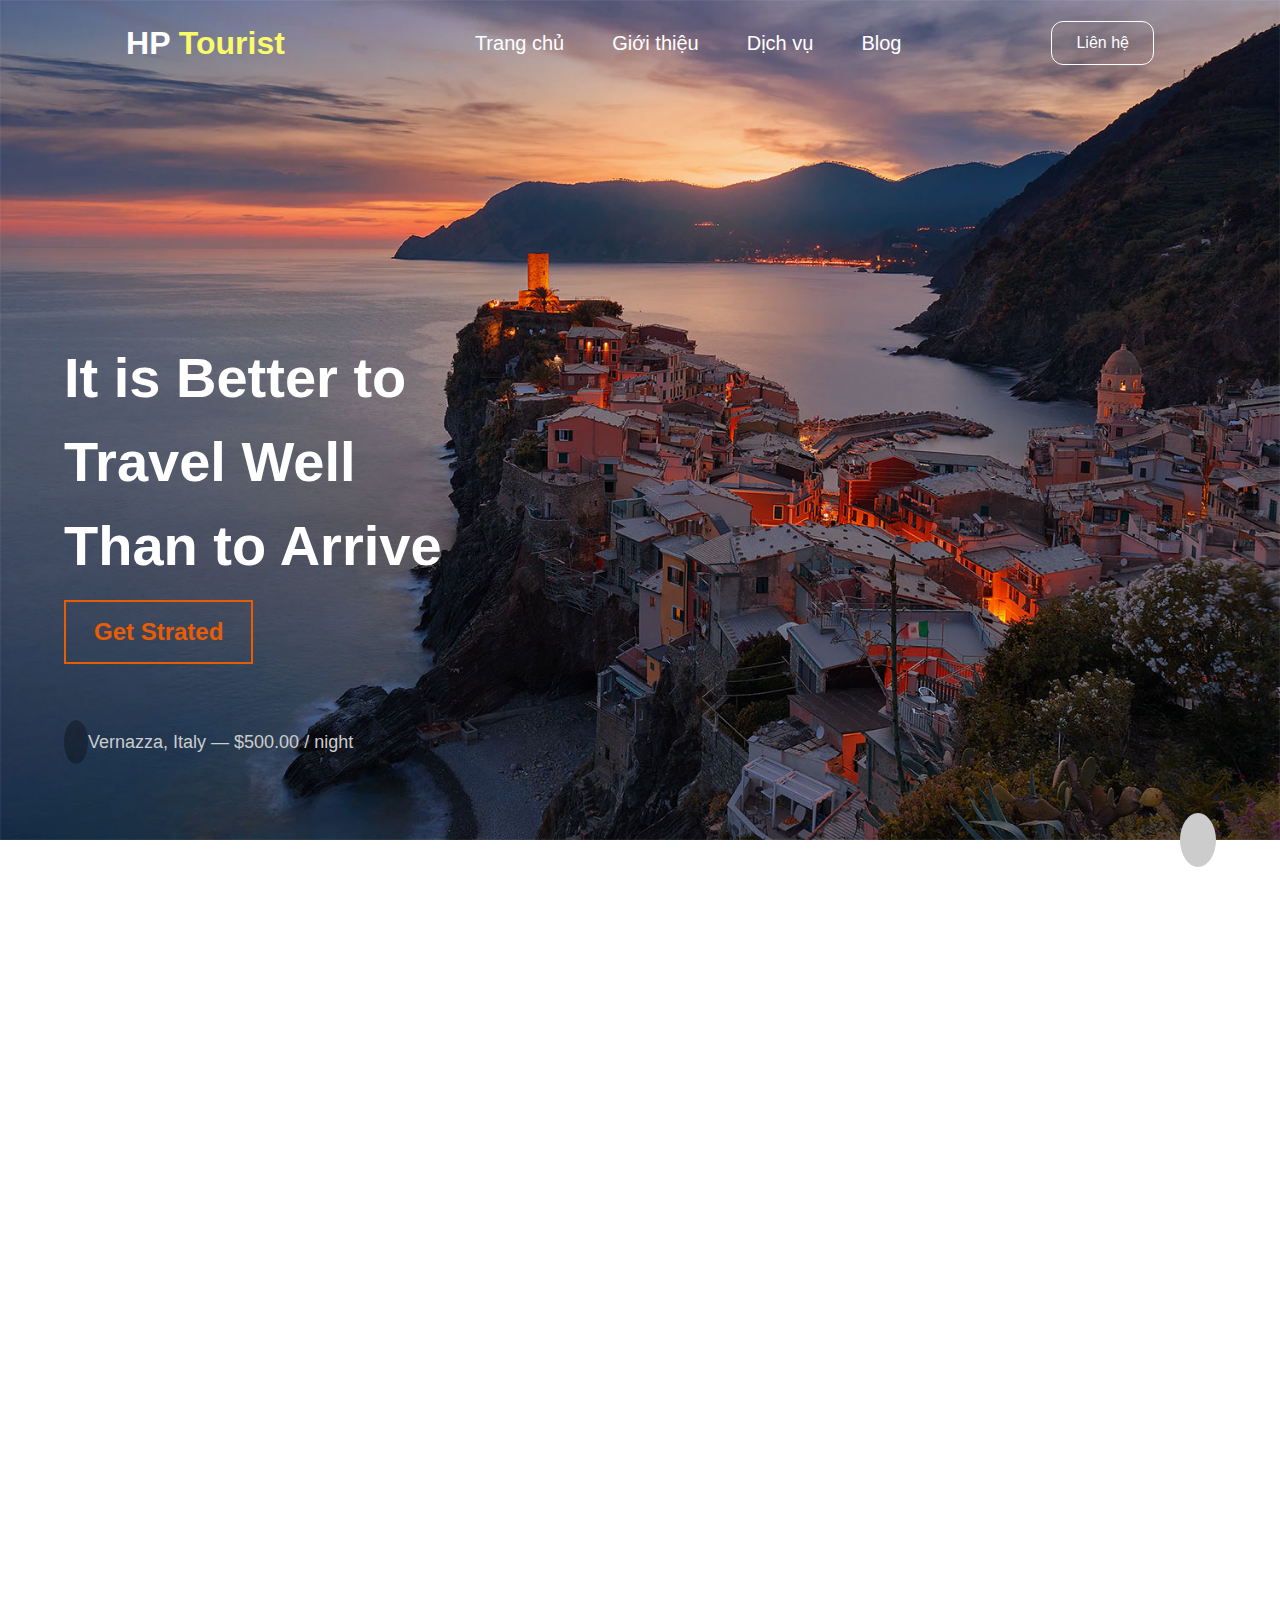
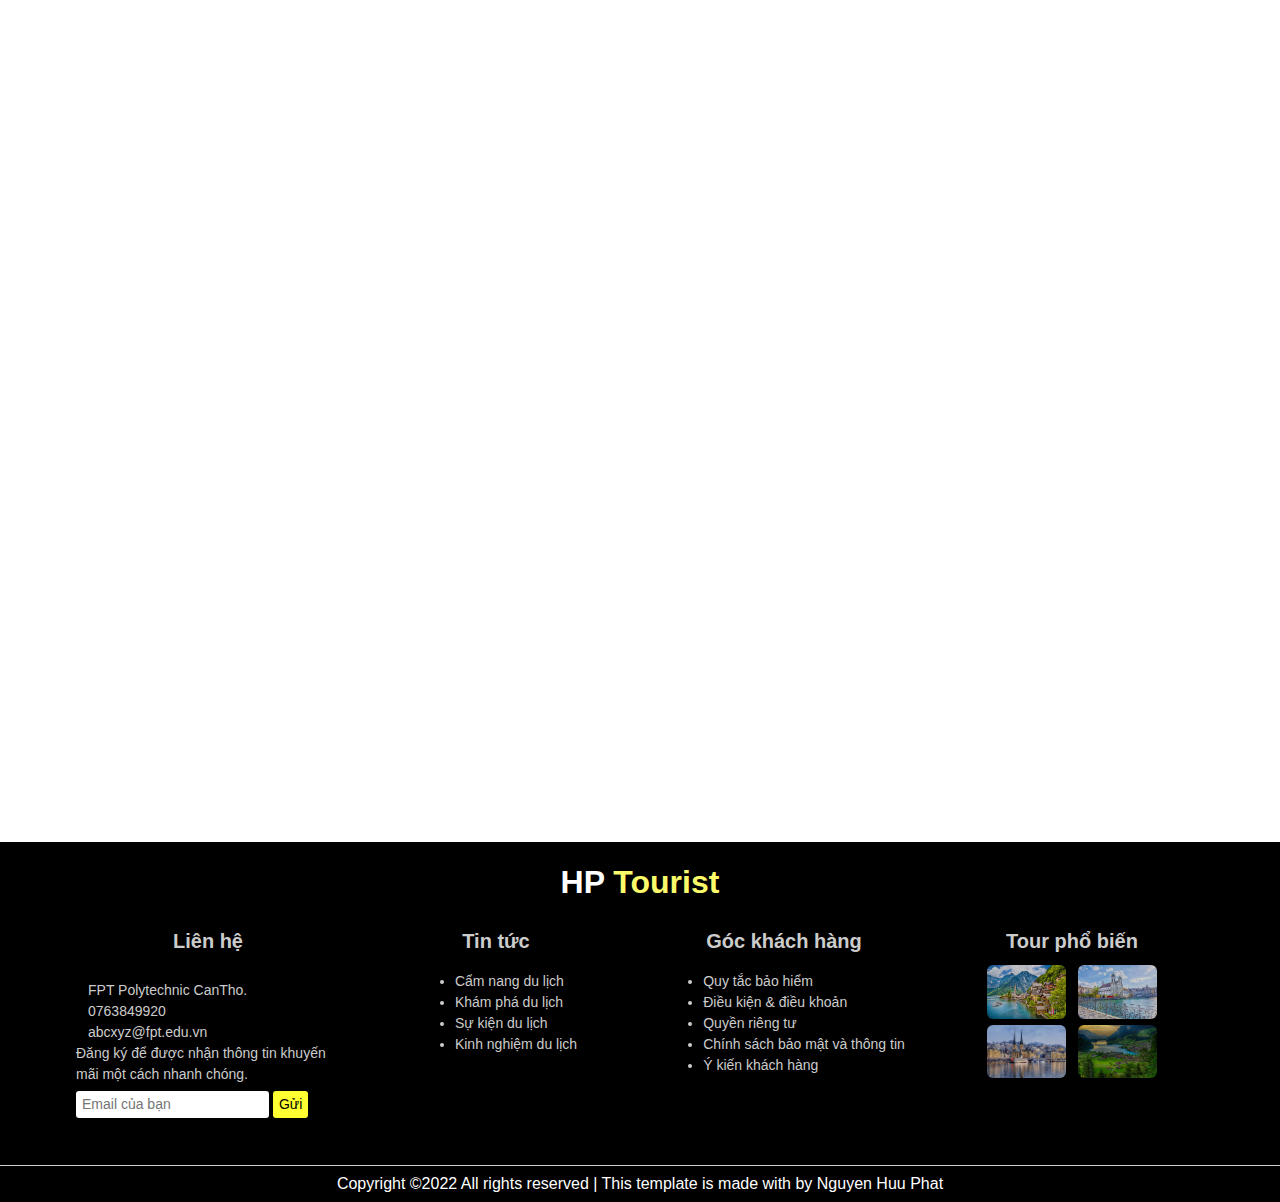
==== index.html @ ecbc8476 "update code" ====
<!DOCTYPE html>
<html lang="en">

<head>
    <meta charset="UTF-8">
    <meta http-equiv="X-UA-Compatible" content="IE=edge">
    <meta name="viewport" content="width=device-width, initial-scale=1.0">
    <link rel="stylesheet" href="https://cdnjs.cloudflare.com/ajax/libs/font-awesome/6.0.0-beta3/css/all.min.css"
        integrity="sha512-Fo3rlrZj/k7ujTnHg4CGR2D7kSs0v4LLanw2qksYuRlEzO+tcaEPQogQ0KaoGN26/zrn20ImR1DfuLWnOo7aBA=="
        crossorigin="anonymous" referrerpolicy="no-referrer" />
    <link rel="stylesheet" href="style.css">
    <link rel="stylesheet" href="./header_footer/header.css">
    <link rel="stylesheet" href="https://unpkg.com/aos@next/dist/aos.css" />
    <title>Document</title>
</head>
<script src="https://unpkg.com/aos@next/dist/aos.js"></script>

<body>
    <div id="main">
        <div id="header">
            <nav class="nav">
                <div class="logo">
                    <a href="#">
                        HP <span>Tourist</span>
                    </a>
                </div>
                <ul class="nav__list">
                    <li class="nav__item">
                        <a href="#">Trang chủ</a>
                    </li>
                    <li class="nav__item">
                        <a href="./About/about.html">Giới thiệu</a>
                    </li>
                    <li class="nav__item">
                        <a href="./dichvu/dichvu.html">Dịch vụ</a>

                    </li>
                    <li class="nav__item">
                        <a href="./">Blog</a>
                    </li>
                </ul>
                <a href="./lienhe/lienhe.html" class="nav__contact">Liên hệ</a>
            </nav>
            <div class="header__info">
                <h3 class="header__title">
                    It is Better to Travel Well Than to Arrive
                </h3>
                <button class="started">Get Strated</button>
            </div>
            <div class="header__place">
                <i class="fas fa-map-marker-alt place__icon"></i>
                Vernazza, Italy — $500.00 / night
            </div>
        </div>
        <div id="slider">

        </div>
        <div id="content">
            <div class="container">
                <div class="section">
                    <div class="section__left" data-aos="fade-up" data-aos-offset="200" data-aos-delay="50"
                        data-aos-duration="1000" data-aos-easing="ease-in-out">
                        <h3 class="section__title">
                            Explore All Corners of The World With Us
                        </h3>
                        <p class="section__desc">
                            Far far away, behind the word mountains, far from the countries Vokalia and Consonantia,
                            there live the blind texts. Separated they live in Bookmarksgrove right at the coast of the
                            Semantics, a large language ocean. <br>

                            A small river named Duden flows by their place and supplies it with the necessary
                            regelialia. It is a paradisematic country, in which roasted parts of sentences fly into your
                            mouth.
                        </p>
                        <button class="section__more">Read more</button>

                    </div>
                    <div class="section__right" data-aos="fade-up" data-aos-offset="200" data-aos-delay="50"
                        data-aos-duration="1000" data-aos-easing="ease-in-out">
                        <img src="./img/pic1.jpg" alt="" class="section__img">
                        <img src="./img/pic2.jpg" alt="" class="section__img" data-aos="fade-up" data-aos-offset="200"
                            data-aos-delay="50" data-aos-duration="1000" data-aos-easing="ease-in-out">
                    </div>
                </div>
                <div class="section">
                    <div class="section__right" data-aos="fade-up" data-aos-offset="200" data-aos-delay="20"
                        data-aos-duration="1000" data-aos-easing="ease-in-out">
                        <img src="./img/pic3.jpg" alt="" class="section__img">
                        <img src="./img/pic4.jpg" alt="" class="section__img" data-aos="fade-up" data-aos-offset="200"
                            data-aos-delay="50" data-aos-duration="1000" data-aos-easing="ease-in-out">
                    </div>
                    <div class="section__left" data-aos="fade-up" data-aos-offset="200" data-aos-delay="20"
                        data-aos-duration="1000" data-aos-easing="ease-in-out">
                        <h3 class="section__title">
                            Explore All Corners of The World With Us
                        </h3>
                        <p class="section__desc">
                            Far far away, behind the word mountains, far from the countries Vokalia and Consonantia,
                            there live the blind texts. Separated they live in Bookmarksgrove right at the coast of the
                            Semantics, a large language ocean. <br>

                            A small river named Duden flows by their place and supplies it with the necessary
                            regelialia. It is a paradisematic country, in which roasted parts of sentences fly into your
                            mouth.
                        </p>
                        <button class="section__more">Read more</button>
                    </div>
                </div>
            </div>
        </div>
        <div id="footer">
            
            <div class="logo">
                <a href="#">
                    HP <span>Tourist</span>
                </a>
            </div>
            <div class="container">
                <div class="row-25">
                    <h3 class="title">Liên hệ</h3>
                    <div class="info">
                        <p class="">
                            <i class="fas fa-map-marker-alt info__icon"></i>
                            FPT Polytechnic CanTho.
                        </p>
                        <p class="">
                            <i class="fas fa-phone info__icon"></i>
                            0763849920
                        </p>
                        <p class="">
                            <i class="fas fa-envelope info__icon"></i>
                            abcxyz@fpt.edu.vn
                        </p>
                        <p>Đăng ký để được nhận thông tin khuyến mãi một cách nhanh chóng.</p>
                        
                        <div class="form">
                            <input type="email" placeholder="Email của bạn ">
                            <button>Gửi</button>
                        </div>
                    </div>
                </div>
                <div class="row-25">
                    <h3 class="title">Tin tức</h3>
                    <ul class="list">
                        <li class="item">Cẩm nang du lịch</li>
                        <li class="item">Khám phá du lịch</li>
                        <li class="item">Sự kiện du lịch</li>
                        <li class="item">Kinh nghiệm du lịch</li>
                    </ul>
                </div>
                <div class="row-25">
                    <h3 class="title">Góc khách hàng</h3>
                    <ul class="list">
                        <li class="item">Quy tắc bảo hiểm </li>
                        <li class="item">Điều kiện & điều khoản </li>
                        <li class="item">Quyền riêng tư</li>
                        <li class="item">Chính sách bảo mật và thông tin</li>
                        <li class="item">Ý kiến khách hàng</li>
                    </ul>
                </div>
                <div class="row-25">
                    <h3 class="title">Tour phổ biến</h3>
                    <div class="image">
                        <img src="./img/du lich thuy si.jpg" alt="" class="img">
                        <img src="./img/du-hoc-thuy-si-nganh-nha-hang-khach-san-tai-sao-chon-2.jpg" alt="" class="img">
                        <img src="./img/thuy-si-mua-dong(7).jpg" alt="" class="img">
                        <img src="./img/ve-dep-cua-dat-nuoc-thuy-si-7.jpg" alt="" class="img">
                    </div>
                </div>
            </div>
            <span class="end">Copyright ©2022 All rights reserved | This template is made with by Nguyen Huu Phat</span>
        </div>
        <div class="toup">
            <a href="#"><i class="fas fa-chevron-up toup__icon"></i></a>
        </div>
    </div>
    <script>
        AOS.init();
    </script>
    <script src="./script.js"></script>
</body>

</html>
---- style.css ----
*,
*::before,
*::after {
  box-sizing: border-box;
}

body,
h1,
h2,
h3,
h4,
h5,
h6,
p,
figure,
picture {
  margin: 0;
}

body {
  min-height: 100vh;
  line-height: 1.5;
}

input,
button,
select,
textarea {
  font: inherit;
}

img,
picture {
  display: block;
  max-width: 100%;
}

/* remove animation for people who've turned them off */
@media (prefers-reduced-motion: reduce) {
  *,
*::before,
*::after {
    animation-duration: 0.01ms !important;
    animation-iteration-count: 1 !important;
    transition-duration: 0.01ms !important;
    scroll-behavior: auto !important;
  }
}
#header {
  position: relative;
}
#header .header__info {
  width: 420px;
  position: absolute;
  top: 40%;
  left: 5%;
}
#header .header__info .header__title {
  font-size: 56px;
  color: #fff;
  font-weight: bold;
}
#header .header__info .started {
  padding: 12px 28px;
  font-size: 24px;
  color: #e85d04;
  font-weight: 700;
  border: 2px solid #e85d04;
  background-color: transparent;
  margin-top: 12px;
  cursor: pointer;
}
#header .header__info .started:hover {
  box-shadow: 0 0 12px 2px #e85d04;
  border: none;
  border-radius: 9px;
}
#header .header__place {
  position: absolute;
  bottom: 10%;
  left: 5%;
  color: #ccc;
  font-size: 18px;
}
#header .header__place .place__icon {
  padding: 12px;
  border-radius: 50%;
  background-color: rgba(0, 0, 0, 0.301);
}

#content {
  width: 100%;
  background-color: #fff;
}
#content .container {
  width: 90%;
  margin: 0 auto;
}
#content .container .section {
  min-height: 800px;
  width: 100%;
  display: flex;
  align-items: center;
}
#content .container .section .section__left,
#content .container .section .section__right {
  width: calc(50% - 12px);
  margin: 12px;
}
#content .container .section .section__left {
  padding: 12px;
}
#content .container .section .section__left .section__title {
  font-size: 56px;
}
#content .container .section .section__left .section__desc {
  font-size: 18px;
  margin-top: 24px;
}
#content .container .section .section__more {
  background-color: #e85d04;
  border: none;
  color: #fff;
  padding: 12px 24px;
  border-radius: 24px;
  font-size: 18px;
  margin-top: 36px;
  border: 1px solid transparent;
  cursor: pointer;
}
#content .container .section .section__more:hover {
  background-color: #fff;
  color: #e85d04;
  border: 1px solid #e85d04;
}
#content .container .section .section__right {
  display: flex;
}
#content .container .section .section__right img {
  width: 40%;
  object-fit: cover;
  margin: 12px;
  border-radius: 6px;
}
#content .container .section .section__right img:first-child {
  transform: translateY(-24px);
}
#content .container .section .section__right img:last-child {
  transform: translateY(24px);
}
#content .container .section:last-child {
  padding-bottom: 200px;
}

/*# sourceMappingURL=style.css.map */
---- header_footer/header.css ----
*,
*::before,
*::after {
  box-sizing: border-box;
}

body,
h1,
h2,
h3,
h4,
h5,
h6,
p,
figure,
picture {
  margin: 0;
}

body {
  min-height: 100vh;
  line-height: 1.5;
}

input,
button,
select,
textarea {
  font: inherit;
}

img,
picture {
  display: block;
  max-width: 100%;
}

/* remove animation for people who've turned them off */
@media (prefers-reduced-motion: reduce) {
  *,
*::before,
*::after {
    animation-duration: 0.01ms !important;
    animation-iteration-count: 1 !important;
    transition-duration: 0.01ms !important;
    scroll-behavior: auto !important;
  }
}
html {
  scroll-behavior: smooth;
}
body{
  font-family: Arial, Helvetica, sans-serif;
}
.logo {
  cursor: pointer;
  font-weight: bold;
}
.logo a {
  color: #fff;
  font-size: 32px;
  text-decoration: none;
}
.logo a span {
  color: #fafa6a;
}

#header {
  width: 100%;
  height: 840px;
  background-image: url("../img/xhero_1.jpg.pagespeed.ic.--pPfboQP7.jpg");
  background-size: 100% 100%;
  background-repeat: no-repeat;
  overflow: hidden;
}
#header .nav {
  margin-top: 12px;
  display: flex;
  justify-content: space-evenly;
  align-items: center;
}
#header .nav__list a {
  text-decoration: none;
  color: #fff;
  cursor: pointer;
}
#header .nav__list {
  list-style: none;
  display: flex;
  justify-content: center;
  align-items: center;
}
#header .nav__list .nav__item a {
  cursor: pointer;
  padding: 12px 24px;
  font-size: 20px;
}
#header .nav__list .nav__item a:hover {
  background-color: rgba(0, 0, 0, 0.3);
  border-radius: 6px;
}
#header .nav__contact {
  background-color: transparent;
  border: 1px solid #fff;
  color: #fff;
  padding: 9px 24px;
  border-radius: 12px;
  cursor: pointer;
  text-decoration: none;
}
#header .nav__contact:hover {
  box-shadow: 0 0 9px 4px #ccc;
}

#footer {
  background-color: #000000;
  min-height: 360px;
  position: relative;
}
#footer .logo {
  position: absolute;
  top: 16px;
  left: 50%;
  transform: translateX(-50%);
}
#footer .container {
  width: 90%;
  margin: 0 auto;
  display: flex;
  padding-top: 72px;
  font-family: sans-serif;
}
#footer .container .row-25 {
  width: calc(25% - 12px);
  margin: 12px;
  text-align: center;
  font-size: 14px;
  color: #ccc;
}
#footer .container .row-25 .title {
  font-size: 20px;
  margin-bottom: 24px;
}
#footer .container .row-25 .info {
  display: inline-block;
  text-align: start;
}
#footer .container .row-25 .info__icon {
  padding-right: 12px;
}
#footer .container .row-25 .info .form {
  margin-top: 6px;
}
#footer .container .row-25 .info .form input {
  padding: 3px 6px;
  border: none;
  border-radius: 3px;
}
#footer .container .row-25 .info .form button {
  background-color: #ffff31;
  border: none;
  padding: 3px 6px;
  border-radius: 3px;
}
#footer .container .row-25 .list {
  margin-top: -9px;
  text-align: start;
  display: inline-block;
}
#footer .container .row-25 .image {
  width: 100%;
  display: flex;
  flex-wrap: wrap;
  justify-content: center;
  margin-top: -18px;
}
#footer .container .row-25 .image .img {
  width: 30%;
  border-radius: 6px;
  margin: 3px 6px;
  opacity: 0.8;
  cursor: pointer;
}
#footer .container .row-25 .image .img:hover {
  opacity: 1;
}
#footer .end {
  font-family: sans-serif;
  color: #fff;
  text-align: center;
  font-weight: 500;
  padding: 6px 0;
  border-top: 1px solid #ccc;
  position: absolute;
  bottom: 0;
  right: 0;
  left: 0;
}

.toup {
  position: fixed;
  bottom: 5%;
  right: 5%;
}
.toup a {
  text-decoration: none;
  color: #000;
  font-size: 20px;
  padding: 16px 18px;
  border-radius: 50%;
  background-color: #ccc;
}

/* ********************** */
.lightbox {
  position: fixed;
  top: 0;
  left: 0;
  right: 0;
  bottom: 0;
  z-index: 999999;
  background-color: rgba(0, 0, 0, 0.75);
  display: flex;
  justify-content: center;
  align-items: center;
}
.lightbox-content {
  max-width: 1000px;
  margin: 0 auto;
  display: flex;
  align-items: center;
  justify-content: space-between;
  padding: 0 25px;
}
.lightbox-content img {
  max-width: 600px;
  object-fit: cover;
  border-radius: 4px;
}
.lightbox-content i {
  color: white;
  font-size: 60px;
  cursor: pointer;
  margin: 0 30px;
  flex-shrink: 0;
  transition: all 0.2s ease-in;
}
.lightbox-content i:hover {
  transform: scale(1.2);
}

/* ********************** */

/*# sourceMappingURL=header.css.map */
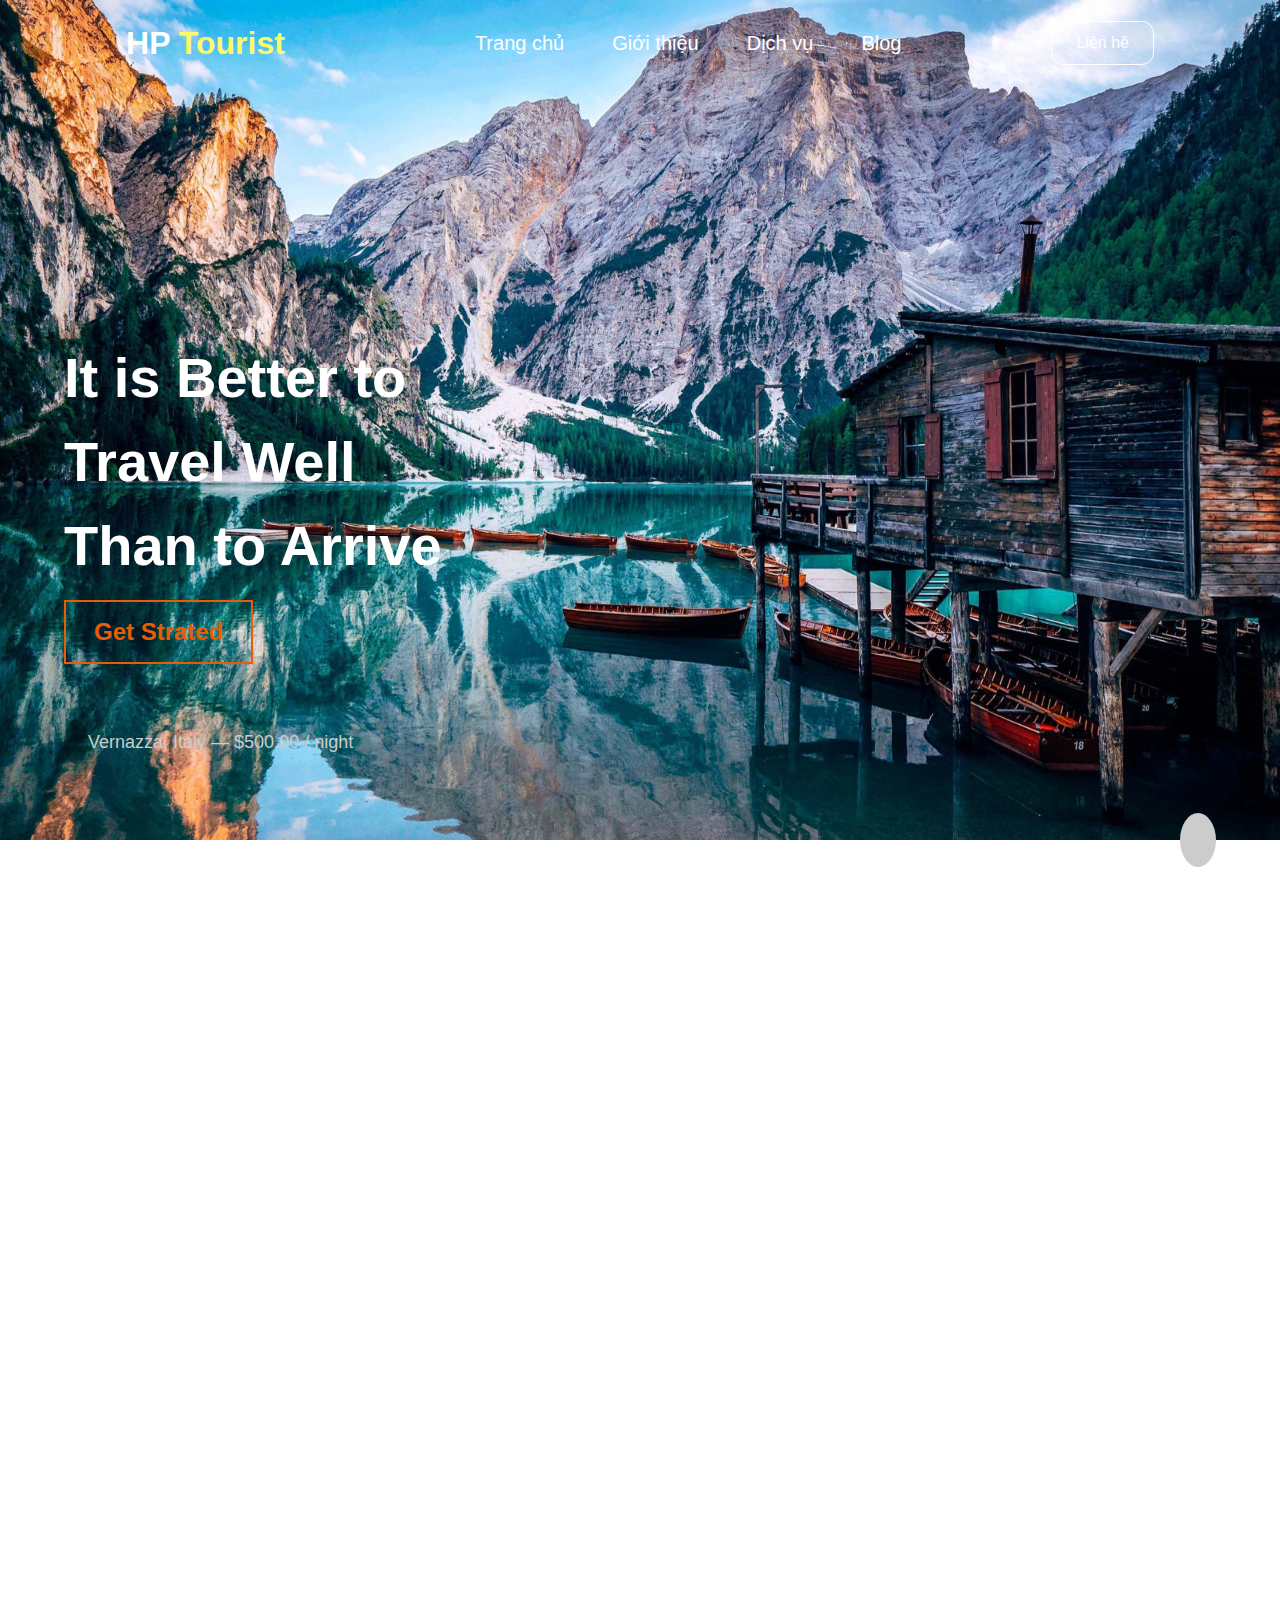
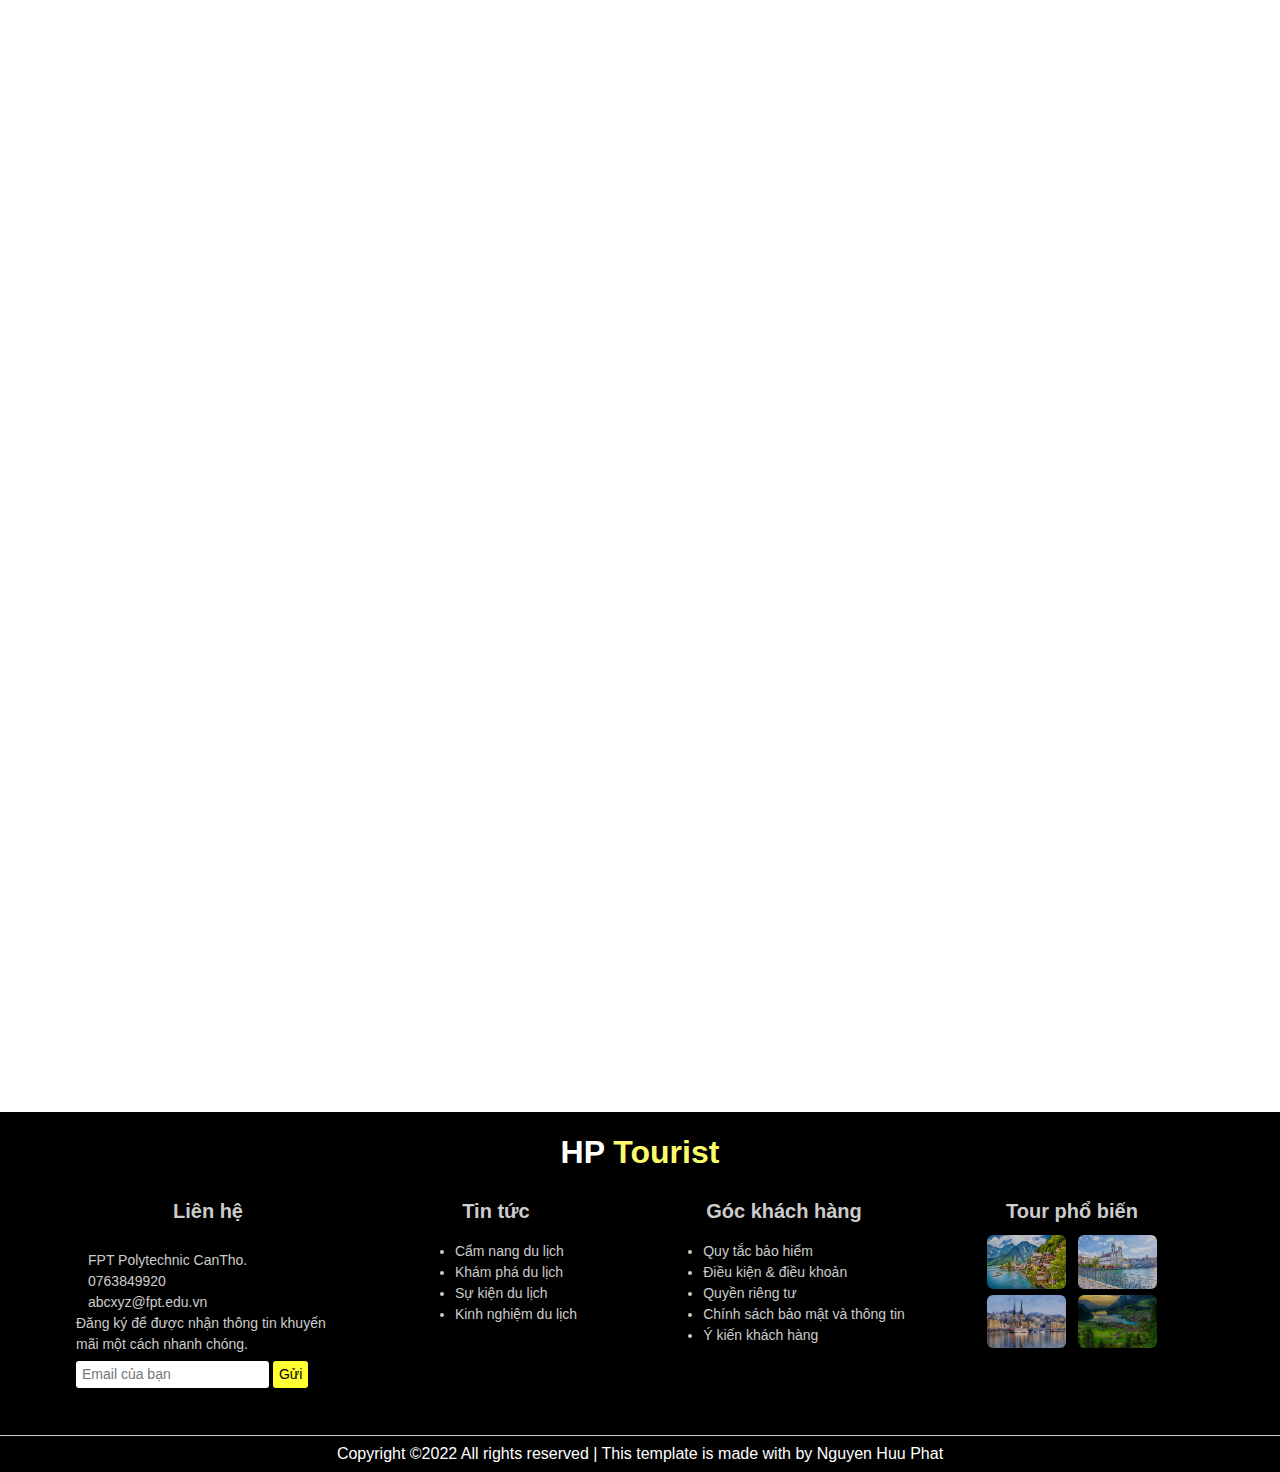
==== commit b1f08458: "asm2" ====
--- a/index.html
+++ b/index.html
@@ -1,183 +1,199 @@
 <!DOCTYPE html>
 <html lang="en">
-
-<head>
-    <meta charset="UTF-8">
-    <meta http-equiv="X-UA-Compatible" content="IE=edge">
-    <meta name="viewport" content="width=device-width, initial-scale=1.0">
-    <link rel="stylesheet" href="https://cdnjs.cloudflare.com/ajax/libs/font-awesome/6.0.0-beta3/css/all.min.css"
-        integrity="sha512-Fo3rlrZj/k7ujTnHg4CGR2D7kSs0v4LLanw2qksYuRlEzO+tcaEPQogQ0KaoGN26/zrn20ImR1DfuLWnOo7aBA=="
-        crossorigin="anonymous" referrerpolicy="no-referrer" />
-    <link rel="stylesheet" href="style.css">
-    <link rel="stylesheet" href="./header_footer/header.css">
+  <head>
+    <meta charset="UTF-8" />
+    <meta http-equiv="X-UA-Compatible" content="IE=edge" />
+    <meta name="viewport" content="width=device-width, initial-scale=1.0" />
+    <link
+      rel="stylesheet"
+      href="https://cdnjs.cloudflare.com/ajax/libs/font-awesome/6.0.0-beta3/css/all.min.css"
+      integrity="sha512-Fo3rlrZj/k7ujTnHg4CGR2D7kSs0v4LLanw2qksYuRlEzO+tcaEPQogQ0KaoGN26/zrn20ImR1DfuLWnOo7aBA=="
+      crossorigin="anonymous"
+      referrerpolicy="no-referrer"
+    />
+    <link rel="stylesheet" href="./css/style.css" />
+    <link rel="stylesheet" href="./css/header.css" />
     <link rel="stylesheet" href="https://unpkg.com/aos@next/dist/aos.css" />
     <title>Document</title>
-</head>
-<script src="https://unpkg.com/aos@next/dist/aos.js"></script>
+  </head>
 
-<body>
-    <div id="main">
-        <div id="header">
-            <nav class="nav">
-                <div class="logo">
-                    <a href="#">
-                        HP <span>Tourist</span>
-                    </a>
-                </div>
-                <ul class="nav__list">
-                    <li class="nav__item">
-                        <a href="#">Trang chủ</a>
-                    </li>
-                    <li class="nav__item">
-                        <a href="./About/about.html">Giới thiệu</a>
-                    </li>
-                    <li class="nav__item">
-                        <a href="./dichvu/dichvu.html">Dịch vụ</a>
+  <body>
+    <main>
+      <header>
+        <nav>
+          <div class="logo">
+            <a href="./index.html"> HP <span>Tourist</span> </a>
+          </div>
+          <ul class="nav__list">
+            <li class="nav__item">
+              <link
+                rel="stylesheet"
+                href="https://unpkg.com/aos@next/dist/aos.css"
+              />
+              <a href="#">Trang chủ</a>
+            </li>
+            <li class="nav__item">
+              <a href="./html/about.html">Giới thiệu</a>
+            </li>
+            <li class="nav__item">
+              <a href="./html/dichvu.html">Dịch vụ</a>
+            </li>
+            <li class="nav__item">
+              <a href="./html/lienhe.html">Blog</a>
+            </li>
+          </ul>
+          <a href="./html/lienhe.html" class="nav__contact">Liên hệ</a>
+        </nav>
+        <div class="header__info">
+          <h3 class="header__title">
+            It is Better to Travel Well Than to Arrive
+          </h3>
+          <button class="started">Get Strated</button>
+        </div>
+        <div class="header__place">
+          <i class="fas fa-map-marker-alt place__icon"></i>
+          Vernazza, Italy — $500.00 / night
+        </div>
+      </header>
+      <div id="slider"></div>
+      <content>
+        <div class="container">
+          <section>
+            <div class="section__left" data-aos="fade-down">
+              <h3 class="section__title">
+                Explore All Corners of The World With Us
+              </h3>
+              <p class="section__desc">
+                Far far away, behind the word mountains, far from the countries
+                Vokalia and Consonantia, there live the blind texts. Separated
+                they live in Bookmarksgrove right at the coast of the Semantics,
+                a large language ocean. <br />
 
-                    </li>
-                    <li class="nav__item">
-                        <a href="./">Blog</a>
-                    </li>
-                </ul>
-                <a href="./lienhe/lienhe.html" class="nav__contact">Liên hệ</a>
-            </nav>
-            <div class="header__info">
-                <h3 class="header__title">
-                    It is Better to Travel Well Than to Arrive
-                </h3>
-                <button class="started">Get Strated</button>
+                A small river named Duden flows by their place and supplies it
+                with the necessary regelialia. It is a paradisematic country, in
+                which roasted parts of sentences fly into your mouth.
+              </p>
+              <button class="section__more">Read more</button>
             </div>
-            <div class="header__place">
-                <i class="fas fa-map-marker-alt place__icon"></i>
-                Vernazza, Italy — $500.00 / night
+            <div class="section__right" data-aos="fade-up">
+              <img src="./img/pic1.jpg" alt="" class="section__img" />
+              <img
+                src="./img/pic2.jpg"
+                alt=""
+                class="section__img"
+                data-aos="fade-up"
+              />
             </div>
+          </section>
+          <section>
+            <div class="section__right" data-aos="fade-up">
+              <img src="./img/pic3.jpg" alt="" class="section__img" />
+              <img
+                src="./img/pic4.jpg"
+                alt=""
+                class="section__img"
+                data-aos="fade-up"
+              />
+            </div>
+            <div class="section__left" data-aos="fade-up">
+              <h3 class="section__title">
+                Explore All Corners of The World With Us
+              </h3>
+              <p class="section__desc">
+                Far far away, behind the word mountains, far from the countries
+                Vokalia and Consonantia, there live the blind texts. Separated
+                they live in Bookmarksgrove right at the coast of the Semantics,
+                a large language ocean. <br />
+
+                A small river named Duden flows by their place and supplies it
+                with the necessary regelialia. It is a paradisematic country, in
+                which roasted parts of sentences fly into your mouth.
+              </p>
+              <button class="section__more">Read more</button>
+            </div>
+          </section>
         </div>
-        <div id="slider">
+      </content>
+      <footer>
+        <div class="logo">
+          <a href="#"> HP <span>Tourist</span> </a>
+        </div>
+        <div class="container">
+          <div class="row-25">
+            <h3 class="title">Liên hệ</h3>
+            <div class="info">
+              <p>
+                <i class="fas fa-map-marker-alt info__icon"></i>
+                FPT Polytechnic CanTho.
+              </p>
+              <p>
+                <i class="fas fa-phone info__icon"></i>
+                0763849920
+              </p>
+              <p>
+                <i class="fas fa-envelope info__icon"></i>
+                abcxyz@fpt.edu.vn
+              </p>
+              <p>
+                Đăng ký để được nhận thông tin khuyến mãi một cách nhanh chóng.
+              </p>
 
+              <div class="form">
+                <input type="email" placeholder="Email của bạn " />
+                <button>Gửi</button>
+              </div>
+            </div>
+          </div>
+          <div class="row-25">
+            <h3 class="title">Tin tức</h3>
+            <ul class="list">
+              <li class="item">Cẩm nang du lịch</li>
+              <li class="item">Khám phá du lịch</li>
+              <li class="item">Sự kiện du lịch</li>
+              <li class="item">Kinh nghiệm du lịch</li>
+            </ul>
+          </div>
+          <div class="row-25">
+            <h3 class="title">Góc khách hàng</h3>
+            <ul class="list">
+              <li class="item">Quy tắc bảo hiểm</li>
+              <li class="item">Điều kiện & điều khoản</li>
+              <li class="item">Quyền riêng tư</li>
+              <li class="item">Chính sách bảo mật và thông tin</li>
+              <li class="item">Ý kiến khách hàng</li>
+            </ul>
+          </div>
+          <div class="row-25">
+            <h3 class="title">Tour phổ biến</h3>
+            <div class="image">
+              <img src="./img/du lich thuy si.jpg" alt="" class="img" />
+              <img
+                src="./img/du-hoc-thuy-si-nganh-nha-hang-khach-san-tai-sao-chon-2.jpg"
+                alt=""
+                class="img"
+              />
+              <img src="./img/thuy-si-mua-dong(7).jpg" alt="" class="img" />
+              <img
+                src="./img/ve-dep-cua-dat-nuoc-thuy-si-7.jpg"
+                alt=""
+                class="img"
+              />
+            </div>
+          </div>
         </div>
-        <div id="content">
-            <div class="container">
-                <div class="section">
-                    <div class="section__left" data-aos="fade-up" data-aos-offset="200" data-aos-delay="50"
-                        data-aos-duration="1000" data-aos-easing="ease-in-out">
-                        <h3 class="section__title">
-                            Explore All Corners of The World With Us
-                        </h3>
-                        <p class="section__desc">
-                            Far far away, behind the word mountains, far from the countries Vokalia and Consonantia,
-                            there live the blind texts. Separated they live in Bookmarksgrove right at the coast of the
-                            Semantics, a large language ocean. <br>
-
-                            A small river named Duden flows by their place and supplies it with the necessary
-                            regelialia. It is a paradisematic country, in which roasted parts of sentences fly into your
-                            mouth.
-                        </p>
-                        <button class="section__more">Read more</button>
-
-                    </div>
-                    <div class="section__right" data-aos="fade-up" data-aos-offset="200" data-aos-delay="50"
-                        data-aos-duration="1000" data-aos-easing="ease-in-out">
-                        <img src="./img/pic1.jpg" alt="" class="section__img">
-                        <img src="./img/pic2.jpg" alt="" class="section__img" data-aos="fade-up" data-aos-offset="200"
-                            data-aos-delay="50" data-aos-duration="1000" data-aos-easing="ease-in-out">
-                    </div>
-                </div>
-                <div class="section">
-                    <div class="section__right" data-aos="fade-up" data-aos-offset="200" data-aos-delay="20"
-                        data-aos-duration="1000" data-aos-easing="ease-in-out">
-                        <img src="./img/pic3.jpg" alt="" class="section__img">
-                        <img src="./img/pic4.jpg" alt="" class="section__img" data-aos="fade-up" data-aos-offset="200"
-                            data-aos-delay="50" data-aos-duration="1000" data-aos-easing="ease-in-out">
-                    </div>
-                    <div class="section__left" data-aos="fade-up" data-aos-offset="200" data-aos-delay="20"
-                        data-aos-duration="1000" data-aos-easing="ease-in-out">
-                        <h3 class="section__title">
-                            Explore All Corners of The World With Us
-                        </h3>
-                        <p class="section__desc">
-                            Far far away, behind the word mountains, far from the countries Vokalia and Consonantia,
-                            there live the blind texts. Separated they live in Bookmarksgrove right at the coast of the
-                            Semantics, a large language ocean. <br>
-
-                            A small river named Duden flows by their place and supplies it with the necessary
-                            regelialia. It is a paradisematic country, in which roasted parts of sentences fly into your
-                            mouth.
-                        </p>
-                        <button class="section__more">Read more</button>
-                    </div>
-                </div>
-            </div>
-        </div>
-        <div id="footer">
-            
-            <div class="logo">
-                <a href="#">
-                    HP <span>Tourist</span>
-                </a>
-            </div>
-            <div class="container">
-                <div class="row-25">
-                    <h3 class="title">Liên hệ</h3>
-                    <div class="info">
-                        <p class="">
-                            <i class="fas fa-map-marker-alt info__icon"></i>
-                            FPT Polytechnic CanTho.
-                        </p>
-                        <p class="">
-                            <i class="fas fa-phone info__icon"></i>
-                            0763849920
-                        </p>
-                        <p class="">
-                            <i class="fas fa-envelope info__icon"></i>
-                            abcxyz@fpt.edu.vn
-                        </p>
-                        <p>Đăng ký để được nhận thông tin khuyến mãi một cách nhanh chóng.</p>
-                        
-                        <div class="form">
-                            <input type="email" placeholder="Email của bạn ">
-                            <button>Gửi</button>
-                        </div>
-                    </div>
-                </div>
-                <div class="row-25">
-                    <h3 class="title">Tin tức</h3>
-                    <ul class="list">
-                        <li class="item">Cẩm nang du lịch</li>
-                        <li class="item">Khám phá du lịch</li>
-                        <li class="item">Sự kiện du lịch</li>
-                        <li class="item">Kinh nghiệm du lịch</li>
-                    </ul>
-                </div>
-                <div class="row-25">
-                    <h3 class="title">Góc khách hàng</h3>
-                    <ul class="list">
-                        <li class="item">Quy tắc bảo hiểm </li>
-                        <li class="item">Điều kiện & điều khoản </li>
-                        <li class="item">Quyền riêng tư</li>
-                        <li class="item">Chính sách bảo mật và thông tin</li>
-                        <li class="item">Ý kiến khách hàng</li>
-                    </ul>
-                </div>
-                <div class="row-25">
-                    <h3 class="title">Tour phổ biến</h3>
-                    <div class="image">
-                        <img src="./img/du lich thuy si.jpg" alt="" class="img">
-                        <img src="./img/du-hoc-thuy-si-nganh-nha-hang-khach-san-tai-sao-chon-2.jpg" alt="" class="img">
-                        <img src="./img/thuy-si-mua-dong(7).jpg" alt="" class="img">
-                        <img src="./img/ve-dep-cua-dat-nuoc-thuy-si-7.jpg" alt="" class="img">
-                    </div>
-                </div>
-            </div>
-            <span class="end">Copyright ©2022 All rights reserved | This template is made with by Nguyen Huu Phat</span>
-        </div>
-        <div class="toup">
-            <a href="#"><i class="fas fa-chevron-up toup__icon"></i></a>
-        </div>
-    </div>
+        <span class="end"
+          >Copyright ©2022 All rights reserved | This template is made with by
+          Nguyen Huu Phat</span
+        >
+      </footer>
+      <div class="toup">
+        <a href="#"><i class="fas fa-chevron-up toup__icon"></i></a>
+      </div>
+    </main>
+    <script src="https://unpkg.com/aos@next/dist/aos.js"></script>
     <script>
-        AOS.init();
+      AOS.init();
     </script>
-    <script src="./script.js"></script>
-</body>
-
-</html>+    <script src="./js/script.js"></script>
+  </body>
+</html>
--- a/css/style.css
+++ b/css/style.css
@@ -0,0 +1,154 @@
+*,
+*::before,
+*::after {
+  box-sizing: border-box;
+}
+
+body,
+h1,
+h2,
+h3,
+h4,
+h5,
+h6,
+p,
+figure,
+picture {
+  margin: 0;
+}
+
+body {
+  min-height: 100vh;
+  line-height: 1.5;
+}
+
+input,
+button,
+select,
+textarea {
+  font: inherit;
+}
+
+img,
+picture {
+  display: block;
+  max-width: 100%;
+}
+
+/* remove animation for people who've turned them off */
+@media (prefers-reduced-motion: reduce) {
+  *,
+*::before,
+*::after {
+    animation-duration: 0.01ms !important;
+    animation-iteration-count: 1 !important;
+    transition-duration: 0.01ms !important;
+    scroll-behavior: auto !important;
+  }
+}
+header {
+  position: relative;
+}
+header .header__info {
+  width: 420px;
+  position: absolute;
+  top: 40%;
+  left: 5%;
+}
+header .header__info .header__title {
+  font-size: 56px;
+  color: #fff;
+  font-weight: bold;
+}
+header .header__info .started {
+  padding: 12px 28px;
+  font-size: 24px;
+  color: #e85d04;
+  font-weight: 700;
+  border: 2px solid #e85d04;
+  background-color: transparent;
+  margin-top: 12px;
+  cursor: pointer;
+}
+header .header__info .started:hover {
+  box-shadow: 0 0 12px 2px #e85d04;
+  border: none;
+  border-radius: 9px;
+}
+header .header__place {
+  position: absolute;
+  bottom: 10%;
+  left: 5%;
+  color: #ccc;
+  font-size: 18px;
+}
+header .header__place .place__icon {
+  padding: 12px;
+  border-radius: 50%;
+  background-color: rgba(0, 0, 0, 0.301);
+}
+content {
+  width: 100%;
+  background-color: #fff;
+}
+content .container {
+  width: 90%;
+  margin: 0 auto;
+}
+content .container section {
+  min-height: 800px;
+  width: 100%;
+  display: flex;
+  align-items: center;
+}
+content .container section .section__left,
+content .container section .section__righ {
+  width: calc(50% - 12px);
+  margin: 12px;
+}
+content .container section .section__left {
+  padding: 12px;
+}
+content .container section .section__left .section__title {
+  font-size: 56px;
+}
+content .container section .section__left .section__desc {
+  font-size: 18px;
+  margin-top: 24px;
+}
+content .container section .section__more {
+  background-color: #e85d04;
+  border: none;
+  color: #fff;
+  padding: 12px 24px;
+  border-radius: 24px;
+  font-size: 18px;
+  margin-top: 36px;
+  border: 1px solid transparent;
+  cursor: pointer;
+}
+content .container section .section__more:hover {
+  background-color: #fff;
+  color: #e85d04;
+  border: 1px solid #e85d04;
+}
+content .container section .section__right {
+  display: flex;
+}
+content .container section .section__right img {
+  width: 40%;
+  object-fit: cover;
+  margin: 12px;
+  border-radius: 6px;
+}
+content .container section .section__right img:first-child {
+  transform: translateY(-24px);
+}
+content .container section .section__right img:last-child {
+  transform: translateY(24px);
+}
+content .container section:last-child {
+  padding-bottom: 200px;
+}
+
+/*# sourceMappingURL=style.css.map */
--- a/css/header.css
+++ b/css/header.css
@@ -0,0 +1,254 @@
+*,
+*::before,
+*::after {
+  box-sizing: border-box;
+}
+
+body,
+h1,
+h2,
+h3,
+h4,
+h5,
+h6,
+p,
+figure,
+picture {
+  margin: 0;
+}
+
+body {
+  min-height: 100vh;
+  line-height: 1.5;
+}
+
+input,
+button,
+select,
+textarea {
+  font: inherit;
+}
+
+img,
+picture {
+  display: block;
+  max-width: 100%;
+}
+
+/* remove animation for people who've turned them off */
+@media (prefers-reduced-motion: reduce) {
+  *,
+*::before,
+*::after {
+    animation-duration: 0.01ms !important;
+    animation-iteration-count: 1 !important;
+    transition-duration: 0.01ms !important;
+    scroll-behavior: auto !important;
+  }
+}
+html {
+  scroll-behavior: smooth;
+}
+body{
+  font-family: Arial, Helvetica, sans-serif;
+}
+.logo {
+  cursor: pointer;
+  font-weight: bold;
+}
+.logo a {
+  color: #fff;
+  font-size: 32px;
+  text-decoration: none;
+}
+.logo a span {
+  color: #fafa6a;
+}
+
+header {
+  width: 100%;
+  height: 840px;
+  background-image: url("../img/xhero_1.jpg.pagespeed.ic.--pPfboQP7.jpg");
+  background-size: 100% 100%;
+  background-repeat: no-repeat;
+  overflow: hidden;
+}
+header nav {
+  margin-top: 12px;
+  display: flex;
+  justify-content: space-evenly;
+  align-items: center;
+}
+header .nav__list a {
+  text-decoration: none;
+  color: #fff;
+  cursor: pointer;
+}
+header .nav__list {
+  list-style: none;
+  display: flex;
+  justify-content: center;
+  align-items: center;
+}
+header .nav__list .nav__item a {
+  cursor: pointer;
+  padding: 12px 24px;
+  font-size: 20px;
+}
+header .nav__list .nav__item a:hover {
+  background-color: rgba(0, 0, 0, 0.3);
+  border-radius: 6px;
+}
+header .nav__contact {
+  background-color: transparent;
+  border: 1px solid #fff;
+  color: #fff;
+  padding: 9px 24px;
+  border-radius: 12px;
+  cursor: pointer;
+  text-decoration: none;
+}
+header .nav__contact:hover {
+  box-shadow: 0 0 9px 4px #ccc;
+}
+
+footer {
+  background-color: #000000;
+  min-height: 360px;
+  position: relative;
+}
+footer .logo {
+  position: absolute;
+  top: 16px;
+  left: 50%;
+  transform: translateX(-50%);
+}
+footer .container {
+  width: 90%;
+  margin: 0 auto;
+  display: flex;
+  padding-top: 72px;
+  font-family: sans-serif;
+}
+footer .container .row-25 {
+  width: calc(25% - 12px);
+  margin: 12px;
+  text-align: center;
+  font-size: 14px;
+  color: #ccc;
+}
+footer .container .row-25 .title {
+  font-size: 20px;
+  margin-bottom: 24px;
+}
+footer .container .row-25 .info {
+  display: inline-block;
+  text-align: start;
+}
+footer .container .row-25 .info__icon {
+  padding-right: 12px;
+}
+footer .container .row-25 .info .form {
+  margin-top: 6px;
+}
+footer .container .row-25 .info .form input {
+  padding: 3px 6px;
+  border: none;
+  border-radius: 3px;
+}
+footer .container .row-25 .info .form button {
+  background-color: #ffff31;
+  border: none;
+  padding: 3px 6px;
+  border-radius: 3px;
+}
+footer .container .row-25 .list {
+  margin-top: -9px;
+  text-align: start;
+  display: inline-block;
+}
+footer .container .row-25 .image {
+  width: 100%;
+  display: flex;
+  flex-wrap: wrap;
+  justify-content: center;
+  margin-top: -18px;
+}
+footer .container .row-25 .image .img {
+  width: 30%;
+  border-radius: 6px;
+  margin: 3px 6px;
+  opacity: 0.8;
+  cursor: pointer;
+}
+footer .container .row-25 .image .img:hover {
+  opacity: 1;
+}
+footer .end {
+  font-family: sans-serif;
+  color: #fff;
+  text-align: center;
+  font-weight: 500;
+  padding: 6px 0;
+  border-top: 1px solid #ccc;
+  position: absolute;
+  bottom: 0;
+  right: 0;
+  left: 0;
+}
+
+.toup {
+  position: fixed;
+  bottom: 5%;
+  right: 5%;
+}
+.toup a {
+  text-decoration: none;
+  color: #000;
+  font-size: 20px;
+  padding: 16px 18px;
+  border-radius: 50%;
+  background-color: #ccc;
+}
+
+/* ********************** */
+.lightbox {
+  position: fixed;
+  top: 0;
+  left: 0;
+  right: 0;
+  bottom: 0;
+  z-index: 999999;
+  background-color: rgba(0, 0, 0, 0.75);
+  display: flex;
+  justify-content: center;
+  align-items: center;
+}
+.lightbox-content {
+  max-width: 1000px;
+  margin: 0 auto;
+  display: flex;
+  align-items: center;
+  justify-content: space-between;
+  padding: 0 25px;
+}
+.lightbox-content img {
+  max-width: 600px;
+  object-fit: cover;
+  border-radius: 4px;
+}
+.lightbox-content i {
+  color: white;
+  font-size: 60px;
+  cursor: pointer;
+  margin: 0 30px;
+  flex-shrink: 0;
+  transition: all 0.2s ease-in;
+}
+.lightbox-content i:hover {
+  transform: scale(1.2);
+}
+
+/* ********************** */
+
+/*# sourceMappingURLheader.css.map */
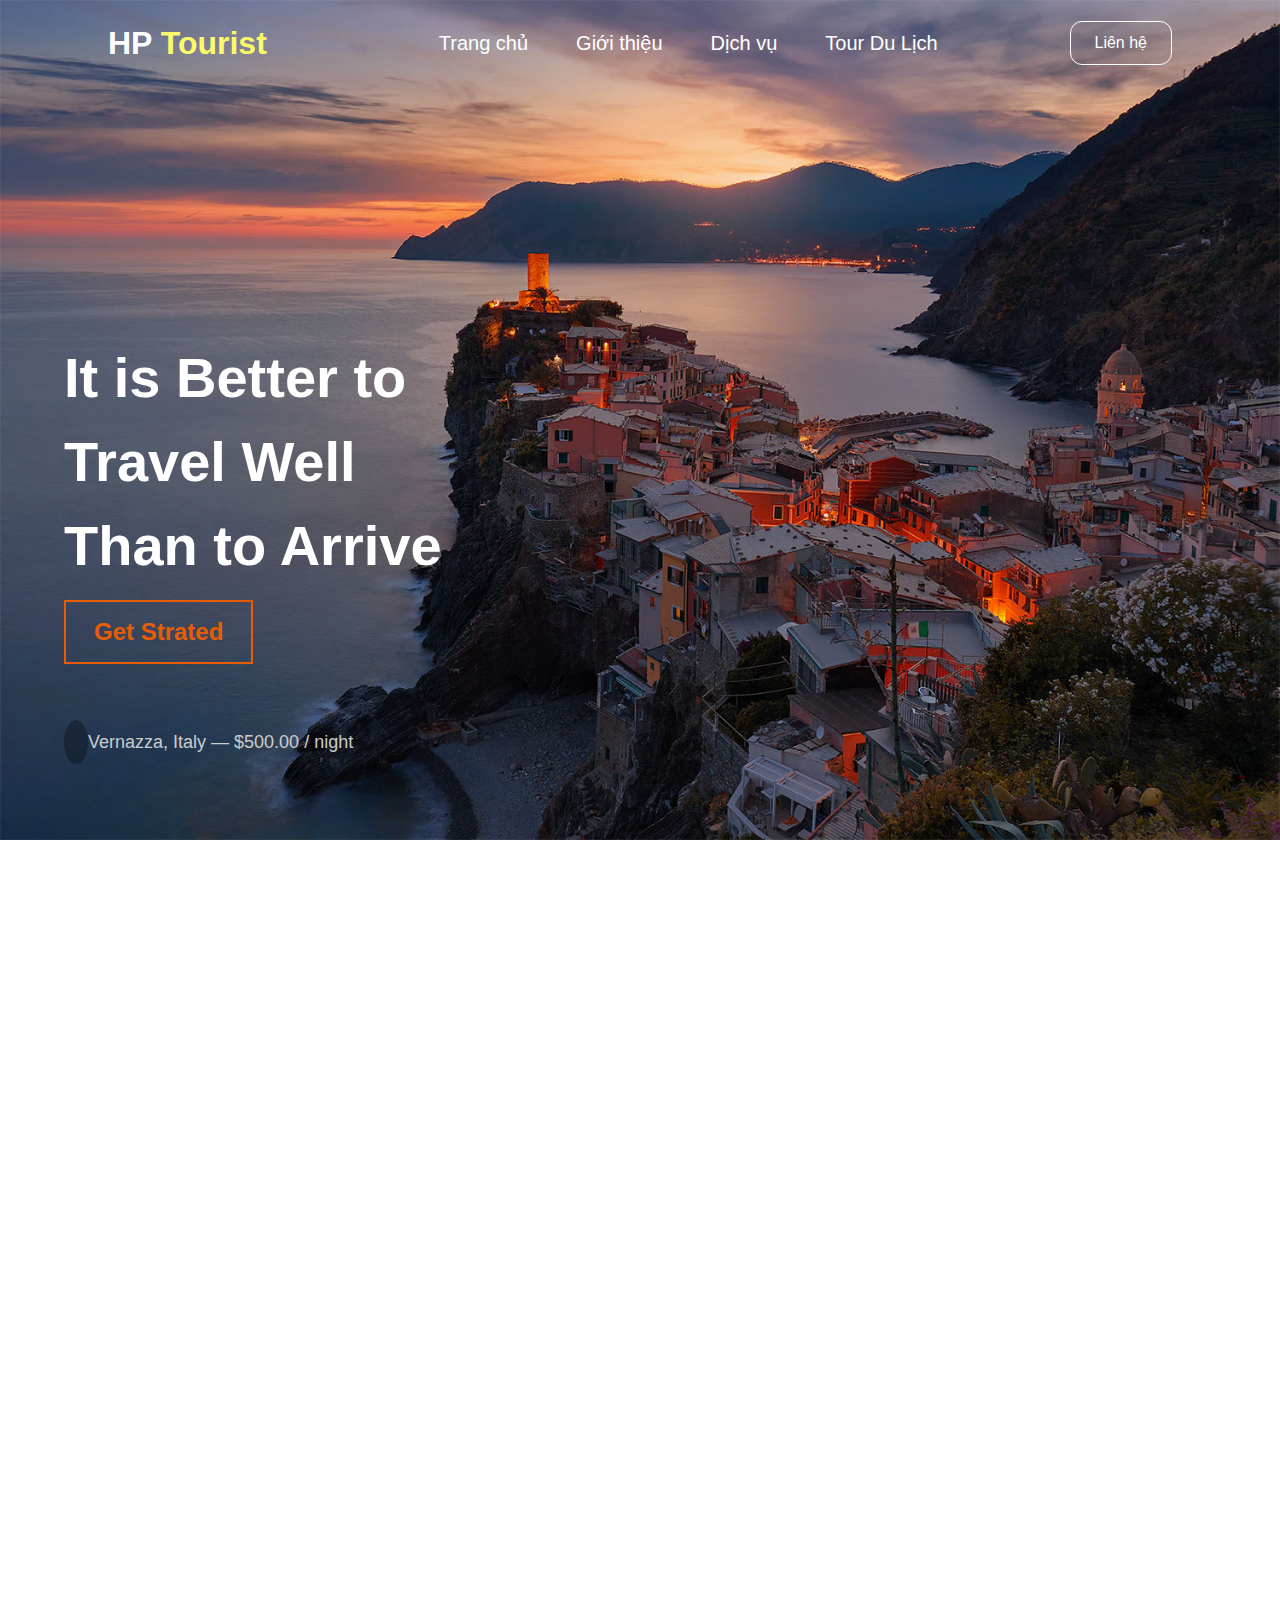
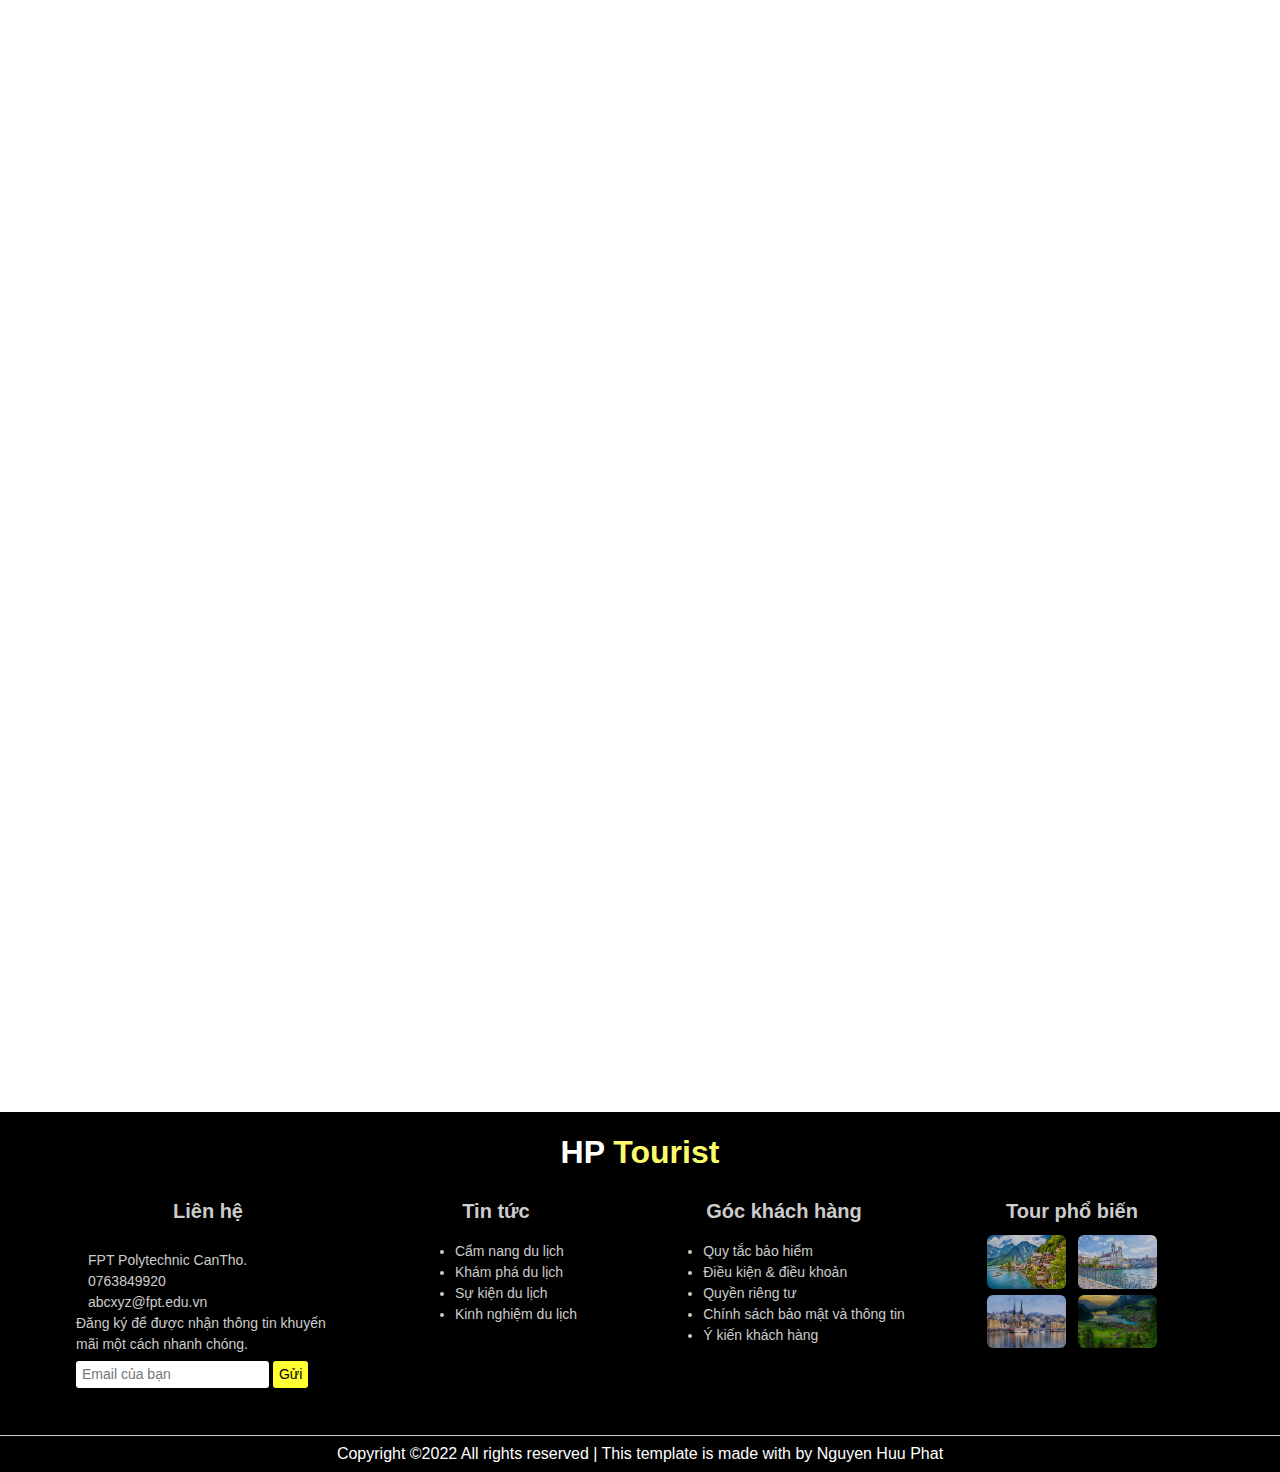
==== commit a77d805d: "asm3" ====
--- a/index.html
+++ b/index.html
@@ -13,7 +13,6 @@
     />
     <link rel="stylesheet" href="./css/style.css" />
     <link rel="stylesheet" href="./css/header.css" />
-    <link rel="stylesheet" href="https://unpkg.com/aos@next/dist/aos.css" />
     <title>Document</title>
   </head>
 
@@ -39,7 +38,7 @@
               <a href="./html/dichvu.html">Dịch vụ</a>
             </li>
             <li class="nav__item">
-              <a href="./html/lienhe.html">Blog</a>
+              <a href="./html/chitietTrongnc.html">Tour Du Lịch</a>
             </li>
           </ul>
           <a href="./html/lienhe.html" class="nav__contact">Liên hệ</a>
@@ -195,5 +194,7 @@
       AOS.init();
     </script>
     <script src="./js/script.js"></script>
+    <script src="./js/slideshow.js"></script>
+    <script src="./js/scrolltop.js"></script>
   </body>
 </html>
--- a/css/style.css
+++ b/css/style.css
@@ -38,8 +38,8 @@
 /* remove animation for people who've turned them off */
 @media (prefers-reduced-motion: reduce) {
   *,
-*::before,
-*::after {
+  *::before,
+  *::after {
     animation-duration: 0.01ms !important;
     animation-iteration-count: 1 !important;
     transition-duration: 0.01ms !important;
--- a/css/header.css
+++ b/css/header.css
@@ -38,8 +38,8 @@
 /* remove animation for people who've turned them off */
 @media (prefers-reduced-motion: reduce) {
   *,
-*::before,
-*::after {
+  *::before,
+  *::after {
     animation-duration: 0.01ms !important;
     animation-iteration-count: 1 !important;
     transition-duration: 0.01ms !important;
@@ -49,8 +49,9 @@
 html {
   scroll-behavior: smooth;
 }
-body{
+body {
   font-family: Arial, Helvetica, sans-serif;
+  overflow-y: scroll;
 }
 .logo {
   cursor: pointer;
@@ -68,7 +69,7 @@
 header {
   width: 100%;
   height: 840px;
-  background-image: url("../img/xhero_1.jpg.pagespeed.ic.--pPfboQP7.jpg");
+  background-image: url("../img/slider-image-01.jpg");
   background-size: 100% 100%;
   background-repeat: no-repeat;
   overflow: hidden;
@@ -198,6 +199,7 @@
 }
 
 .toup {
+  display: none;
   position: fixed;
   bottom: 5%;
   right: 5%;
@@ -251,4 +253,3 @@
 
 /* ********************** */
 
-/*# sourceMappingURLheader.css.map */
